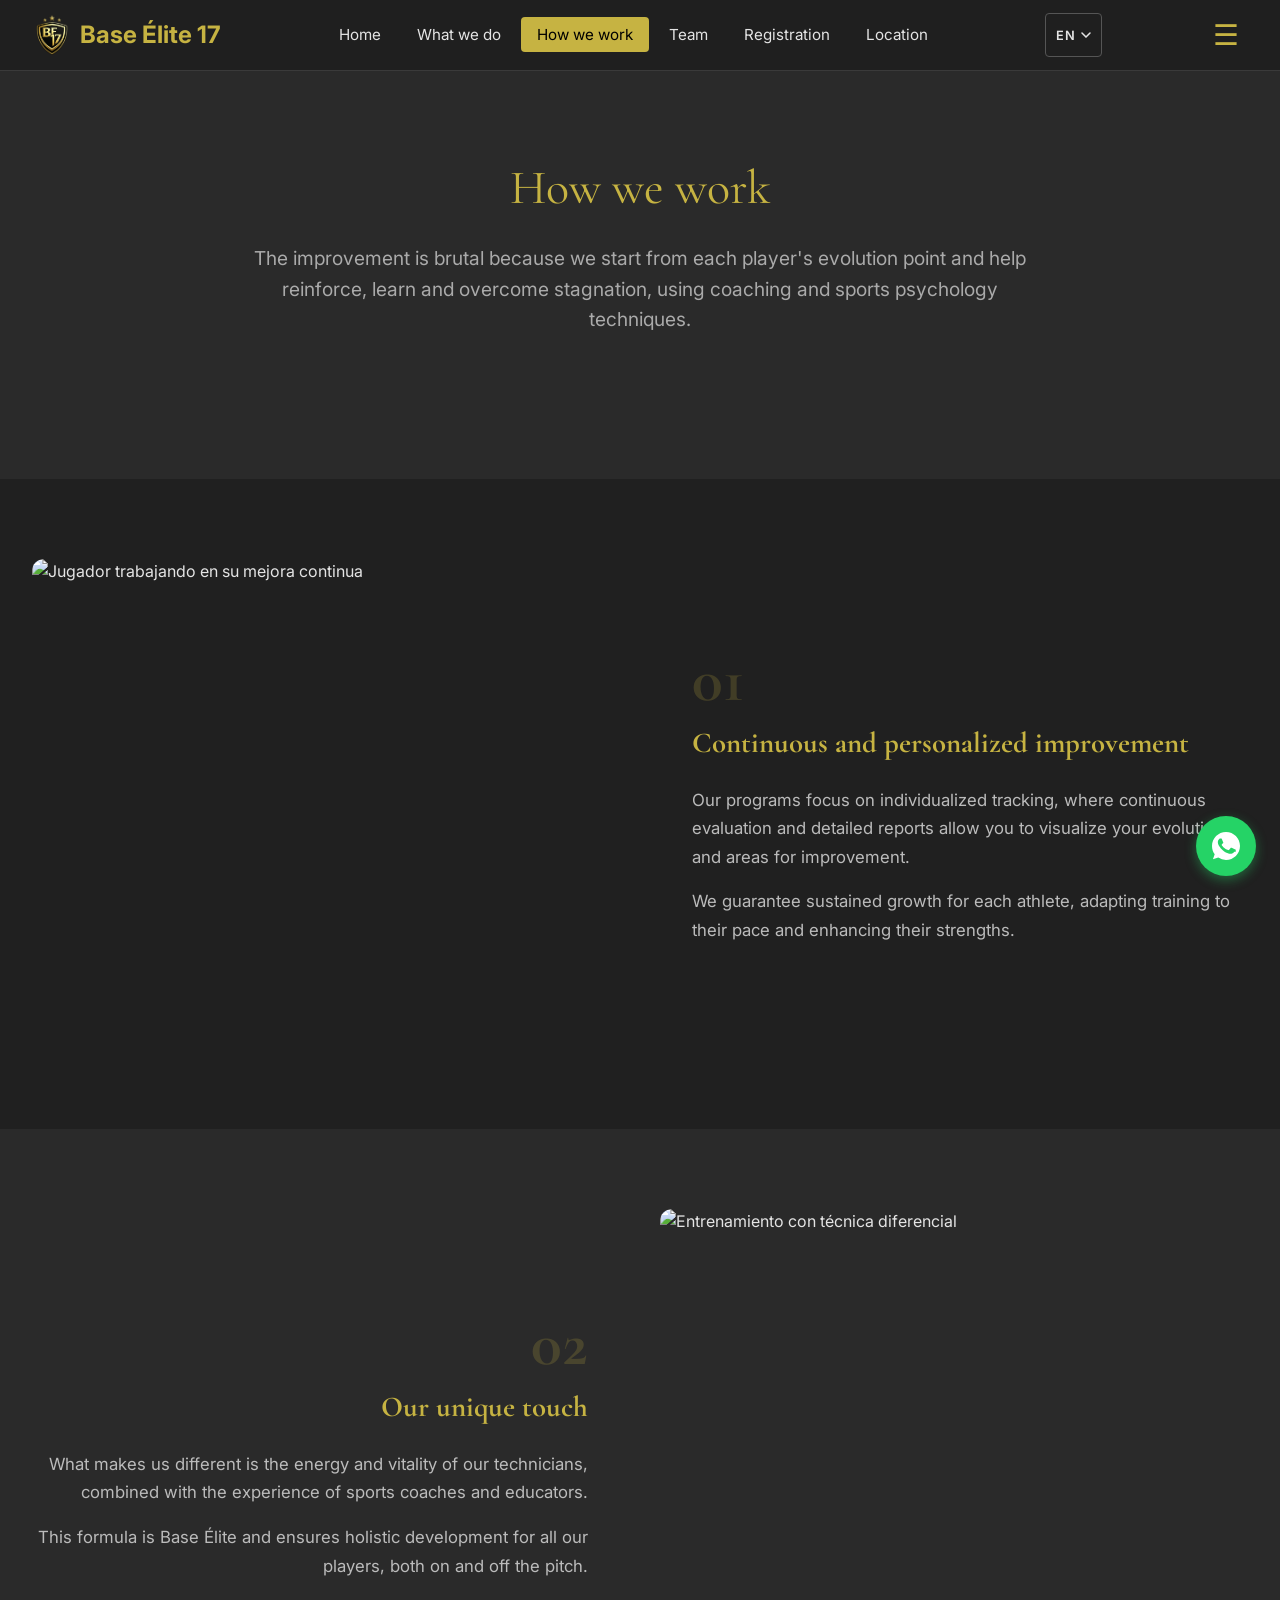
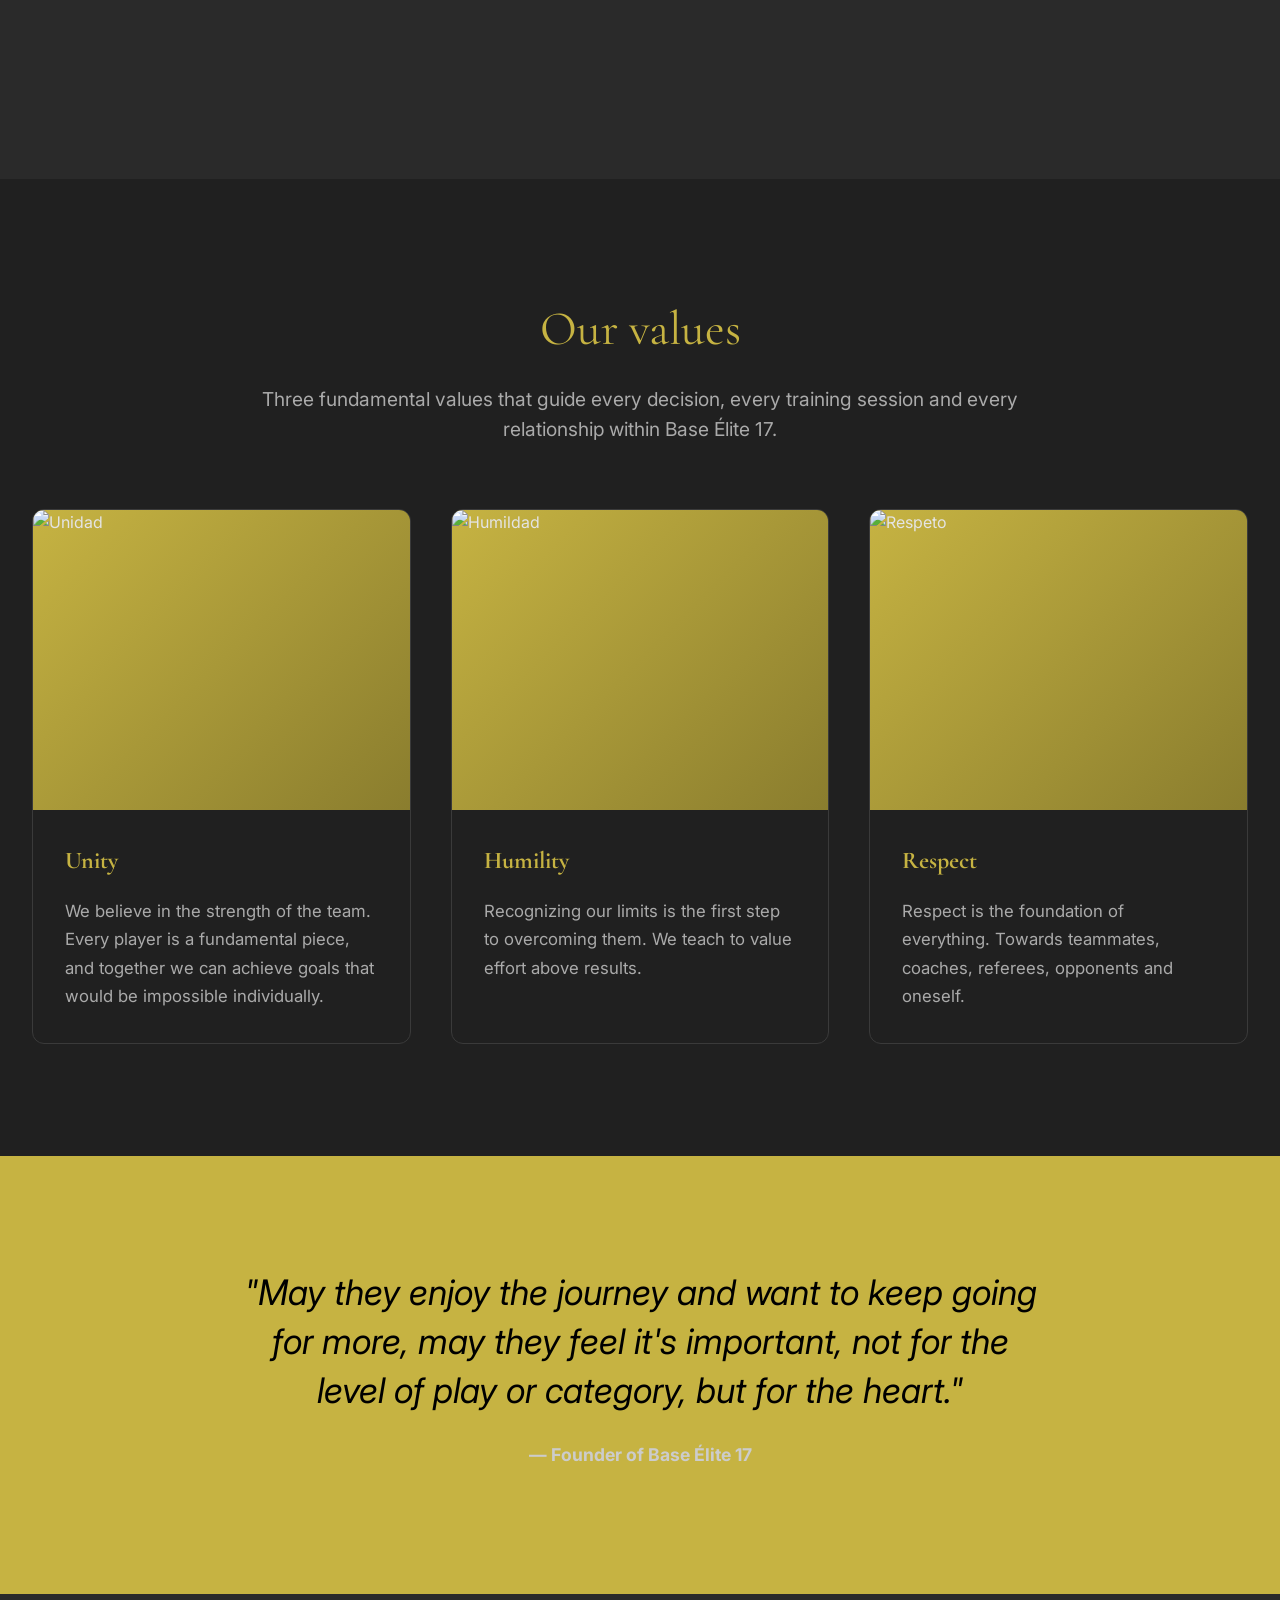
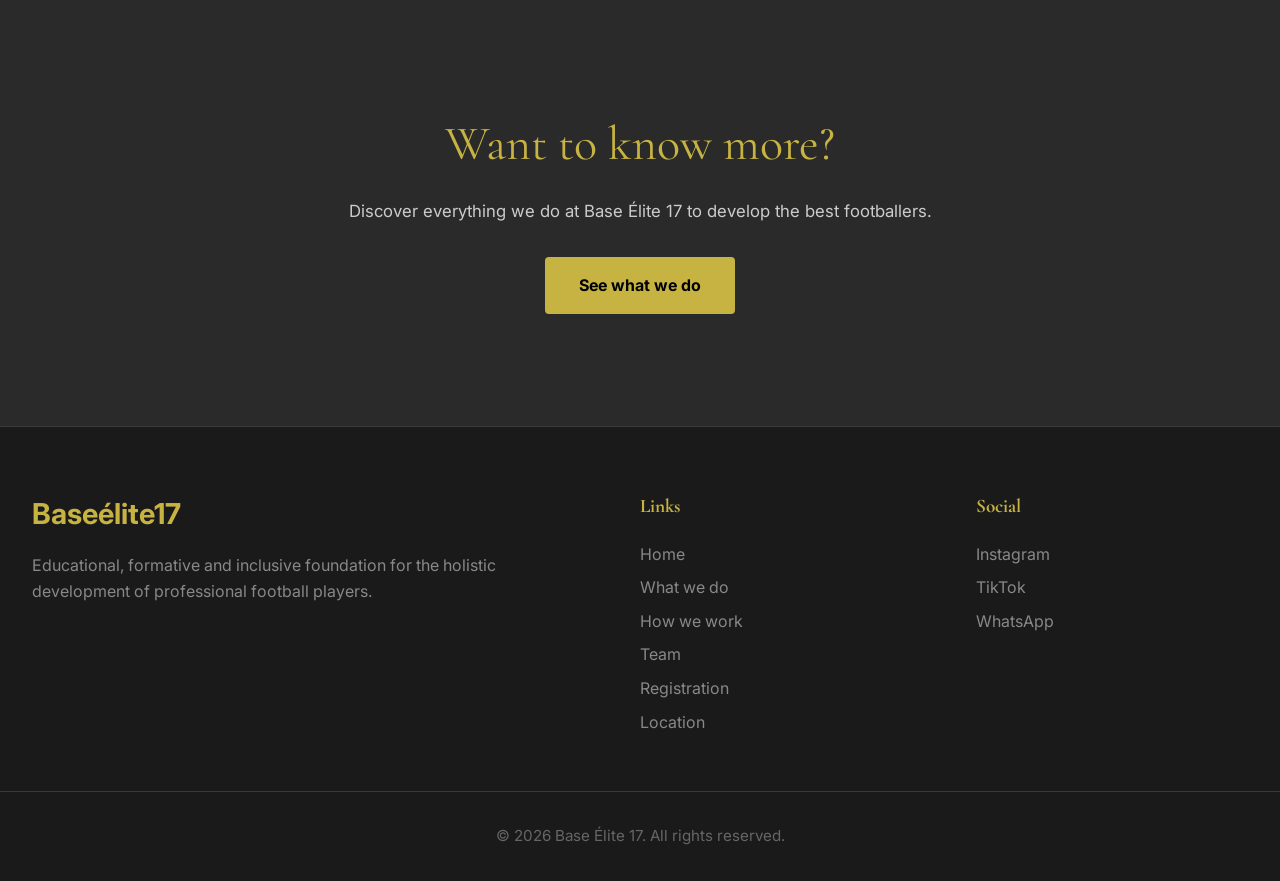
==== como-trabajamos.html @ 222c0dae "Restructure site: new nav, WhatsApp button, landing overhaul, Bellavista main sede - New nav: Inicio" ====
<!DOCTYPE html>
<html lang="es">
<head>
  <meta charset="UTF-8">
  <meta name="viewport" content="width=device-width, initial-scale=1.0">
  <title data-i18n="ct.page-title">Cómo trabajamos - Base Élite 17</title>
  <meta name="description" content="Descubre cómo trabajamos en Base Élite 17: metodología propia, coaching deportivo, mejora continua y desarrollo integral para jugadores de fútbol.">
  <meta name="keywords" content="metodología, coaching, mejora continua, fútbol, Base Élite 17, desarrollo integral">
  <meta name="author" content="Base Élite 17">
  <meta name="robots" content="index, follow">
  <link rel="canonical" href="https://www.baseelite17.com/como-trabajamos.html">
  <meta property="og:title" content="Cómo trabajamos - Base Élite 17">
  <meta property="og:description" content="Metodología propia, coaching deportivo y mejora continua para el desarrollo integral de cada jugador.">
  <meta property="og:url" content="https://www.baseelite17.com/como-trabajamos.html">
  <meta property="og:type" content="website">
  <meta property="og:locale" content="es_ES">
  <link rel="preconnect" href="https://fonts.googleapis.com">
  <link rel="preconnect" href="https://fonts.gstatic.com" crossorigin>
  <link href="https://fonts.googleapis.com/css2?family=Cormorant+Garamond:wght@400;500;600;700&family=Inter:wght@300;400;500;600;700&display=swap" rel="stylesheet">
  <link rel="icon" href="Logo.png" type="image/png">
  <link rel="stylesheet" href="index.css">
</head>
<body>

  <a href="#contenido" class="skip-link" data-i18n="skip">Saltar al contenido principal</a>

  <header>
    <div class="container header-flex">
      <a href="index.html" class="logo">
        <img src="Logo.png" alt="Base Élite 17" class="logo-img">
        <span>Base Élite 17</span>
      </a>
      <nav aria-label="Navegación principal">
        <ul>
          <li><a href="index.html" data-i18n="nav.inicio">Inicio</a></li>
          <li><a href="que-hacemos.html" data-i18n="nav.que-hacemos">Qué hacemos</a></li>
          <li><a href="como-trabajamos.html" class="activo" data-i18n="nav.como-trabajamos">Cómo trabajamos</a></li>
          <li><a href="equipo.html" data-i18n="nav.equipo">Equipo</a></li>
          <li><a href="inscripciones.html" data-i18n="nav.inscripciones">Inscripciones</a></li>
          <li><a href="ubicacion.html" data-i18n="nav.ubicacion">Ubicación</a></li>
        </ul>
      </nav>
      <div class="lang-selector" role="navigation" aria-label="Selector de idioma">
        <button class="lang-btn" aria-expanded="false" aria-haspopup="listbox">
          <span class="lang-current">ES</span>
          <svg class="lang-arrow" width="10" height="6" viewBox="0 0 10 6" fill="none"><path d="M1 1L5 5L9 1" stroke="currentColor" stroke-width="1.5" stroke-linecap="round"/></svg>
        </button>
        <ul class="lang-list" role="listbox">
          <li role="option" data-lang="es" class="lang-active">ES — Español</li>
          <li role="option" data-lang="ca">CA — Català</li>
          <li role="option" data-lang="en">EN — English</li>
        </ul>
      </div>
      <button class="menu-boton" aria-label="Abrir menú" aria-expanded="false">☰</button>
    </div>
  </header>

  <main id="contenido">

    <section class="pagina-header gris">
      <div class="container">
        <h1 class="seccion-titulo" data-i18n="ct.titulo">Cómo trabajamos</h1>
        <p class="seccion-subtitulo" data-i18n="ct.sub">La mejora es brutal porque partimos del punto de evolución en el que se encuentra cada jugador y ayudamos a reforzar, aprender y salir del estancamiento, utilizando técnicas de coaching y psicología deportiva.</p>
      </div>
    </section>

    <section class="resultado-full">
      <div class="container grid-2">
        <div class="resultado-full-img">
          <img src="imagenes/mejora.jpg" alt="Jugador trabajando en su mejora continua" loading="lazy" width="600" height="500">
        </div>
        <div class="resultado-full-texto">
          <span class="resultado-numero">01</span>
          <h3 data-i18n="ct.r1.titulo">Mejora continua y personalizada</h3>
          <p data-i18n="ct.r1.p1">Nuestros programas se centran en un seguimiento individualizado, donde la evaluación continua y los informes detallados te permiten visualizar tu evolución y los aspectos de mejora.</p>
          <p data-i18n="ct.r1.p2">Garantizamos un crecimiento sostenido para cada deportista, adaptando el entrenamiento a su ritmo y potenciando sus puntos fuertes.</p>
        </div>
      </div>
    </section>

    <section class="resultado-full resultado-full--inverso gris">
      <div class="container grid-2">
        <div class="resultado-full-img">
          <img src="imagenes/toque-unico.jpg" alt="Entrenamiento con técnica diferencial" loading="lazy" width="600" height="500">
        </div>
        <div class="resultado-full-texto">
          <span class="resultado-numero">02</span>
          <h3 data-i18n="ct.r2.titulo">Nuestro toque único</h3>
          <p data-i18n="ct.r2.p1">Lo que nos hace diferentes es la energía y vitalidad de nuestros técnicos, combinada con la experiencia de los coaches deportivos y educadores.</p>
          <p data-i18n="ct.r2.p2">Esta fórmula es Base Élite y asegura un desarrollo integral para todos nuestros jugadores y jugadoras, tanto en el campo como fuera de él.</p>
        </div>
      </div>
    </section>

    <section id="valores">
      <div class="container">
        <h2 class="seccion-titulo" data-i18n="ct.val.titulo">Nuestros valores</h2>
        <p class="seccion-subtitulo" data-i18n="ct.val.sub">Tres valores fundamentales que guían cada decisión, cada entrenamiento y cada relación dentro de Base Élite 17.</p>

        <div class="servicios-grid">
          <div class="servicio-card">
            <div class="servicio-imagen">
              <img src="imagenes/3D2.jpg" alt="Unidad" loading="lazy" width="400" height="300">
            </div>
            <div class="servicio-info">
              <h3 data-i18n="ct.val.unidad.titulo">Unidad</h3>
              <p data-i18n="ct.val.unidad.desc">Creemos en la fuerza del equipo. Cada jugador es una pieza fundamental, y juntos somos capaces de alcanzar metas que individualmente serían imposibles.</p>
            </div>
          </div>

          <div class="servicio-card">
            <div class="servicio-imagen">
              <img src="imagenes/3D3.jpg" alt="Humildad" loading="lazy" width="400" height="300">
            </div>
            <div class="servicio-info">
              <h3 data-i18n="ct.val.humildad.titulo">Humildad</h3>
              <p data-i18n="ct.val.humildad.desc">Reconocer nuestros límites es el primer paso para superarlos. Enseñamos a valorar el esfuerzo por encima del resultado.</p>
            </div>
          </div>

          <div class="servicio-card">
            <div class="servicio-imagen">
              <img src="imagenes/Respeto.jpg" alt="Respeto" loading="lazy" width="400" height="300">
            </div>
            <div class="servicio-info">
              <h3 data-i18n="ct.val.respeto.titulo">Respeto</h3>
              <p data-i18n="ct.val.respeto.desc">El respeto es la base de todo. Hacia los compañeros, los entrenadores, los árbitros, los rivales y uno mismo.</p>
            </div>
          </div>
        </div>
      </div>
    </section>

    <section class="dorado">
      <div class="container">
        <div class="torneos-inscripcion">
          <blockquote data-i18n="ct.quote.texto">&ldquo;Que disfruten del camino y que tengan ganas de seguir por más, que lo sientan importante, no por el nivel de juego o categoría sino por el corazón.&rdquo;</blockquote>
          <p class="autor" data-i18n="ct.quote.autor">&mdash; Fundador de Base Élite 17</p>
        </div>
      </div>
    </section>

    <section class="gris">
      <div class="container" style="text-align:center;">
        <h2 class="seccion-titulo" data-i18n="ct.cta.titulo">¿Quieres saber más?</h2>
        <p data-i18n="ct.cta.desc" style="max-width:600px;margin:0 auto 2rem;">Descubre todo lo que hacemos en Base Élite 17 para formar a los mejores futbolistas.</p>
        <a href="que-hacemos.html" class="boton boton-dorado" data-i18n="ct.cta.btn">Ver qué hacemos</a>
      </div>
    </section>

  </main>

  <footer>
    <div class="container footer-flex">
      <div>
        <span class="logo">Baseélite17</span>
        <p data-i18n="footer.desc">Base educativa, formativa e inclusiva para el desarrollo integral de jugadores y jugadoras de fútbol profesional.</p>
      </div>
      <div>
        <h4 data-i18n="footer.enlaces">Enlaces</h4>
        <ul>
          <li><a href="index.html" data-i18n="nav.inicio">Inicio</a></li>
          <li><a href="que-hacemos.html" data-i18n="nav.que-hacemos">Qué hacemos</a></li>
          <li><a href="como-trabajamos.html" data-i18n="nav.como-trabajamos">Cómo trabajamos</a></li>
          <li><a href="equipo.html" data-i18n="nav.equipo">Equipo</a></li>
          <li><a href="inscripciones.html" data-i18n="nav.inscripciones">Inscripciones</a></li>
          <li><a href="ubicacion.html" data-i18n="nav.ubicacion">Ubicación</a></li>
        </ul>
      </div>
      <div>
        <h4 data-i18n="footer.redes">Redes</h4>
        <ul>
          <li><a href="https://instagram.com/baseelite17" rel="noopener">Instagram</a></li>
          <li><a href="https://tiktok.com/@baseelite17" rel="noopener">TikTok</a></li>
          <li><a href="https://api.whatsapp.com/send?phone=637333505" rel="noopener">WhatsApp</a></li>
        </ul>
      </div>
    </div>
    <div class="footer-bottom">
      <p data-i18n="footer.copyright">&copy; 2026 Base Élite 17. Todos los derechos reservados.</p>
    </div>
  </footer>

  <a href="https://api.whatsapp.com/send?phone=637333505" class="whatsapp-float" target="_blank" rel="noopener" aria-label="Contactar por WhatsApp">
    <svg viewBox="0 0 32 32" width="28" height="28" fill="#fff"><path d="M16.004 0h-.008C7.174 0 0 7.176 0 16c0 3.5 1.132 6.744 3.054 9.374L1.054 31.25l6.118-1.97A15.907 15.907 0 0016.004 32C24.826 32 32 24.822 32 16S24.826 0 16.004 0zm9.31 22.59c-.39 1.09-1.932 2.006-3.164 2.27-.84.18-1.936.324-5.626-1.206-4.726-1.956-7.766-6.77-7.996-7.08-.224-.31-1.86-2.476-1.86-4.724s1.18-3.354 1.6-3.82c.39-.466.92-.62 1.226-.62.3 0 .596.002.856.016.274.012.64-.104.996.762.39.948 1.33 3.24 1.446 3.472.116.232.194.504.038.814-.156.31-.292.5-.584.77-.292.27-.576.534-.866.856-.264.292-.54.604-.228.954.312.35 1.384 1.986 2.97 3.216 2.038 1.584 3.62 2.126 4.284 2.354.664.228.842.114 1.152-.256.31-.37 1.324-1.542 1.678-2.076.35-.534.702-.444 1.188-.266.49.18 3.12 1.468 3.656 1.734.536.266.894.398 1.024.62.13.224.13 1.29-.26 2.38z"/></svg>
  </a>

  <script src="i18n.js"></script>
  <script src="script.js"></script>

</body>
</html>
---- index.css ----
﻿
*,
*::before,
*::after {
  margin: 0;
  padding: 0;
  box-sizing: border-box;
}

html {
  scroll-behavior: smooth;
  overflow-x: hidden;
}

/* ===== TIPOGRAFÍA ===== */
body {
  font-family: 'Inter', 'Segoe UI', Arial, sans-serif;
  background-color: #202020;
  color: #e4e4e4;
  line-height: 1.6;
  overflow-x: hidden;
}

h1, h2, h3, h4, h5, h6,
.hero h1,
.seccion-titulo,
.servicio-info h3,
.card-3d-body h3,
.torneo-card h3,
.modal-contenido h2,
.resultado-titulo,
.staff-info h3 {
  font-family: 'Cormorant Garamond', 'Georgia', serif;
}

.skip-link {
  position: absolute;
  top: -100%;
  left: 1rem;
  z-index: 9999;
  background: #c6b342;
  color: #000;
  padding: 0.75rem 1.5rem;
  border-radius: 0 0 0.5rem 0.5rem;
  font-weight: 700;
  font-size: 1rem;
  text-decoration: none;
  transition: top 0.2s;
}

.skip-link:focus {
  top: 0;
}

/* ===== FOCUS VISIBLE ===== */
:focus-visible {
  outline: 2px solid #c6b342;
  outline-offset: 2px;
}

a {
  color: #c6b342;
  text-decoration: none;
}

a:hover {
  color: #d4c45a;
}

.container {
  max-width: 1400px;
  margin: 0 auto;
  padding: 0 2rem;
  width: 100%;
}

header {
  position: fixed;
  top: 0;
  left: 0;
  width: 100%;
  background: rgba(32, 32, 32, 0.95);
  backdrop-filter: blur(8px);
  border-bottom: 1px solid #3a3a3a;
  z-index: 1000;
}

.header-flex {
  display: flex;
  align-items: center;
  justify-content: space-between;
  height: 70px;
}

.logo {
  display: flex;
  align-items: center;
  gap: 0.5rem;
  color: #c6b342;
  font-size: 1.5rem;
  font-weight: 700;
}

.logo-img {
  height: 40px;
  width: auto;
}

.hero-logo {
  display: block;
  height: 120px;
  width: auto;
  margin: 0 auto 1.5rem;
}

nav ul {
  display: flex;
  list-style: none;
  gap: 0.25rem;
}

nav a {
  padding: 0.5rem 1rem;
  border-radius: 0.25rem;
  font-size: 0.95rem;
  color: #e4e4e4;
  transition: background 0.2s, color 0.2s;
}

nav a:hover,
nav a.activo {
  background: #c6b342;
  color: #000;
}

.menu-boton {
  display: none;
  background: none;
  border: none;
  color: #c6b342;
  font-size: 1.8rem;
  cursor: pointer;
  line-height: 1;
}

.hero {
  height: 100vh;
  height: 100dvh;
  display: flex;
  align-items: center;
  justify-content: center;
  margin-top: 70px;
  background: linear-gradient(rgba(0, 0, 0, 0.7), rgba(0, 0, 0, 0.7)),
              url('https://primary.jwwb.nl/public/v/e/k/temp-rqjnchqaqxjoqqjsdeep/unnamed-standard.webp');
  background-size: cover;
  background-position: center;
}

.hero-contenido {
  text-align: center;
  max-width: 900px;
  padding: 3rem 2rem;
  display: flex;
  flex-direction: column;
}

.hero h1 {
  font-size: 3.5rem;
  font-weight: 700;
  color: #c6b342;
  margin-bottom: 0.5rem;
  line-height: 1.15;
}

.hero p {
  font-size: 1.3rem;
  color: #e4e4e4;
  margin-bottom: 2.5rem;
  opacity: 0.9;
}

.hero .hero-subtitulo {
  font-size: 1.3rem;
  color: #d4c45a;
  margin-bottom: 1rem;
  font-weight: 300;
  letter-spacing: 1px;
}

.hero-descripcion {
  font-size: 1.05rem;
  color: #ccc;
  margin-bottom: 2.5rem;
  max-width: 750px;
  margin-left: auto;
  margin-right: auto;
  line-height: 1.6;
}

.hero div {
  display: flex;
  gap: 1rem;
  justify-content: center;
  flex-wrap: wrap;
}

.boton {
  display: inline-block;
  padding: 0.85rem 2rem;
  border-radius: 0.25rem;
  font-size: 1rem;
  font-weight: 700;
  cursor: pointer;
  border: 2px solid transparent;
  font-family: inherit;
  transition: background 0.2s, color 0.2s, border-color 0.2s;
}

.boton-dorado {
  background: #c6b342;
  color: #000;
  border-color: #c6b342;
}

.boton-dorado:hover {
  background: #d4c45a;
  border-color: #d4c45a;
  color: #000;
}

.boton-borde {
  background: transparent;
  color: #c6b342;
  border-color: #c6b342;
}

.boton-borde:hover {
  background: #c6b342;
  color: #000;
}

section {
  padding: 7rem 0;
  overflow: hidden;
}

.gris {
  background-color: #2a2a2a;
}

.dorado {
  background-color: #c6b342;
  color: #000;
}

main {
  scroll-margin-top: 70px;
}

.seccion-titulo {
  font-size: 3rem;
  font-weight: 400;
  color: #c6b342;
  text-align: center;
  margin-bottom: 1rem;
}

.dorado .seccion-titulo {
  color: #000;
}

.seccion-subtitulo {
  text-align: center;
  max-width: 800px;
  margin: 0 auto 4rem;
  color: #aaa;
  font-size: 1.2rem;
}

.grid-3 {
  display: grid;
  grid-template-columns: repeat(3, 1fr);
  gap: 2.5rem;
  margin-top: 2rem;
}

.grid-2 {
  display: grid;
  grid-template-columns: repeat(2, 1fr);
  gap: 2.5rem;
  align-items: center;
}

.tarjeta {
  background: #202020;
  border: 1px solid #3a3a3a;
  border-radius: 0.75rem;
  padding: 2.5rem;
  text-align: center;
}

.tarjeta h3 {
  color: #c6b342;
  font-size: 1.4rem;
  margin-bottom: 1rem;
}

.tarjeta p {
  color: #aaa;
  font-size: 1rem;
}

section h3 {
  color: #c6b342;
  font-size: 1.5rem;
  margin-bottom: 1rem;
}

section p {
  color: #ccc;
  margin-bottom: 1rem;
  font-size: 1.05rem;
}

blockquote {
  font-size: 2.2rem;
  font-style: italic;
  text-align: center;
  max-width: 900px;
  margin: 0 auto;
  line-height: 1.4;
}

.autor {
  text-align: center;
  margin-top: 1.5rem;
  font-weight: 700;
  font-size: 1.15rem;
}

.servicios-grid {
  display: grid;
  grid-template-columns: repeat(3, 1fr);
  gap: 2.5rem;
}

.servicio-card {
  background: #202020;
  border: 1px solid #3a3a3a;
  border-radius: 0.75rem;
  overflow: hidden;
  cursor: pointer;
  transition: transform 0.3s, box-shadow 0.3s, border-color 0.3s;
}

.servicio-card:hover,
.servicio-card:focus-visible {
  transform: translateY(-6px);
  box-shadow: 0 8px 25px rgba(198, 179, 66, 0.15);
  border-color: #c6b342;
}

.servicio-imagen {
  width: 100%;
  height: 300px;
  overflow: hidden;
  background: linear-gradient(135deg, #c6b342, #8a7d2e);
}

.servicio-imagen img {
  width: 100%;
  height: 100%;
  object-fit: cover;
  transition: transform 0.4s;
  display: block;
}

.servicio-card:hover .servicio-imagen img {
  transform: scale(1.05);
}

.servicio-info {
  padding: 2rem;
}

.servicio-info h3 {
  color: #c6b342;
  font-size: 1.5rem;
  margin-bottom: 1rem;
}

.servicio-info p {
  color: #aaa;
  font-size: 1.05rem;
  margin-bottom: 0;
  line-height: 1.7;
}

.servicio-enlace {
  display: inline-block;
  margin-top: 1.25rem;
  color: #c6b342;
  font-weight: 700;
  font-size: 1rem;
  letter-spacing: 0.5px;
}

.servicio-card:hover .servicio-enlace {
  text-decoration: underline;
}

.resultado-full {
  padding: 5rem 0;
}

.resultado-full--inverso .grid-2 {
  direction: rtl;
}

.resultado-full--inverso .grid-2 > * {
  direction: ltr;
}

.resultado-full-img {
  border-radius: 0.75rem;
  overflow: hidden;
}

.resultado-full-img img {
  width: 100%;
  height: 100%;
  min-height: 350px;
  object-fit: cover;
  display: block;
}

.resultado-full-texto {
  display: flex;
  flex-direction: column;
  justify-content: center;
  padding: 1rem 0 1rem 2rem;
}

.resultado-full--inverso .resultado-full-texto {
  padding: 1rem 2rem 1rem 0;
  text-align: right;
}

.resultado-numero {
  font-family: 'Cormorant Garamond', serif;
  font-size: 4rem;
  font-weight: 700;
  color: rgba(198, 179, 66, 0.2);
  line-height: 1;
  margin-bottom: 0.5rem;
}

.resultado-full-texto h3 {
  color: #c6b342;
  font-size: 1.8rem;
  margin-bottom: 1.25rem;
}

.resultado-full-texto p {
  color: #bbb;
  font-size: 1.05rem;
  line-height: 1.7;
  margin-bottom: 1rem;
}

.torneos-grid {
  display: grid;
  grid-template-columns: repeat(2, 1fr);
  gap: 2rem;
  margin-bottom: 0;
}

.torneo-card {
  background: #202020;
  border: 1px solid #3a3a3a;
  border-radius: 0.75rem;
  overflow: hidden;
  transition: border-color 0.3s, transform 0.3s;
  display: flex;
  flex-direction: column;
}

.torneo-card:hover {
  border-color: #c6b342;
  transform: translateY(-4px);
}

.torneo-img {
  width: 100%;
  height: 280px;
  object-fit: cover;
  object-position: center;
  display: block;
  flex-shrink: 0;
}

.torneo-card h3 {
  color: #c6b342;
  font-size: 1.3rem;
  margin: 1.25rem 1.25rem 0.75rem;
}

.torneo-card p {
  color: #aaa;
  font-size: 0.95rem;
  line-height: 1.6;
  margin: 0 1.25rem 0.5rem;
  flex: 1;
}

.insc-btn {
  margin: 0 1.25rem 1.25rem;
  text-align: center;
  display: block;
}

.torneos-inclusion-section {
  padding: 5rem 0;
  background: #1a1a1a;
}

.torneos-inclusion {
  display: grid;
  grid-template-columns: 1fr 1.5fr;
  gap: 3rem;
  align-items: start;
}

.inclusion-img {
  width: 100%;
  height: 100%;
  min-height: 350px;
  object-fit: cover;
  border-radius: 0.75rem;
  display: block;
}

.torneos-inclusion h3 {
  color: #c6b342;
  font-size: 1.8rem;
  margin-bottom: 1rem;
}

.torneos-inclusion h4 {
  color: #d4c45a;
  font-size: 1.15rem;
  margin: 1.75rem 0 0.75rem;
}

.torneos-inclusion p {
  color: #ccc;
  font-size: 1.05rem;
  line-height: 1.7;
  margin-bottom: 1rem;
}

.experiencia-img {
  width: 100%;
  height: 300px;
  object-fit: cover;
  object-position: center;
  border-radius: 0.75rem;
  margin: 1rem 0;
  display: block;
}

.torneos-inscripcion {
  text-align: center;
  max-width: 800px;
  margin: 0 auto;
}

.torneos-inscripcion p {
  font-size: 1.1rem;
  line-height: 1.7;
  margin-bottom: 0.75rem;
}

.pagina-header {
  margin-top: 70px;
  padding: 5rem 0;
}

.sobre-historia,
.sobre-filosofia {
  padding: 6rem 0;
}

.sobre-historia-texto,
.sobre-filosofia-texto {
  padding-right: 1rem;
}

.sobre-historia-texto h2,
.sobre-filosofia-texto h2 {
  font-size: 2rem;
  color: #c6b342;
  margin-bottom: 1.5rem;
}

.sobre-historia-imagen img,
.sobre-filosofia-imagen img {
  width: 100%;
  height: auto;
  border-radius: 0.75rem;
  object-fit: cover;
}

.sobre-pilares,
.sobre-valores {
  padding: 6rem 0;
}

.sobre-quote {
  padding: 5rem 0;
}

/* ===== STAFF ===== */
.staff-destacado {
  padding: 4rem 0 2rem;
}

.staff-card-destacado {
  display: flex;
  gap: 3rem;
  align-items: center;
  justify-content: center;
  max-width: 700px;
  margin: 0 auto;
  padding: 2.5rem;
  background: #2a2a2a;
  border: 2px solid #c6b342;
  border-radius: 0.75rem;
}

.staff-foto-grande {
  width: 180px;
  height: 180px;
  flex-shrink: 0;
}

.staff-grid-section {
  padding: 2rem 0 6rem;
}

.staff-grid {
  display: grid;
  grid-template-columns: repeat(2, 1fr);
  gap: 2.5rem;
}

.staff-card {
  display: flex;
  gap: 2rem;
  background: #2a2a2a;
  border: 1px solid #3a3a3a;
  border-radius: 0.75rem;
  padding: 2rem;
  transition: border-color 0.3s, transform 0.3s;
}

.staff-card:hover {
  border-color: #c6b342;
  transform: translateY(-4px);
}

.staff-foto {
  flex-shrink: 0;
  width: 140px;
  height: 140px;
  border-radius: 50%;
  overflow: hidden;
  border: 2px solid #c6b342;
  background: linear-gradient(135deg, #c6b342, #8a7d2e);
}

.staff-foto img {
  width: 100%;
  height: 100%;
  object-fit: cover;
  display: block;
}

.staff-info h3 {
  color: #c6b342;
  font-size: 1.4rem;
  margin-bottom: 0.25rem;
}

.staff-cargo {
  display: inline-block;
  color: #d4c45a;
  font-size: 0.9rem;
  font-weight: 500;
  margin-bottom: 0.75rem;
  letter-spacing: 0.5px;
}

.staff-info p {
  color: #bbb;
  font-size: 0.95rem;
  line-height: 1.6;
  margin-bottom: 0.75rem;
}

.staff-tags {
  display: flex;
  flex-wrap: wrap;
  gap: 0.5rem;
  margin-top: 0.5rem;
}

.staff-tags span {
  background: rgba(198, 179, 66, 0.15);
  color: #c6b342;
  padding: 0.25rem 0.75rem;
  border-radius: 1rem;
  font-size: 0.8rem;
  font-weight: 500;
}

#saber {
  min-height: 100vh;
  display: flex;
  align-items: center;
  padding: 4rem 0;
}

.carousel-3d-wrapper {
  position: relative;
  display: flex;
  align-items: center;
  justify-content: center;
  width: 100%;
  overflow: hidden;
  touch-action: pan-y;
}

.carousel-3d-container {
  width: 100%;
  height: 580px;
  perspective: 900px;
  position: relative;
  display: flex;
  align-items: center;
  justify-content: center;
}

.card-3d {
  position: absolute;
  width: 400px;
  height: 540px;
  background: #202020;
  border: 1px solid #3a3a3a;
  border-radius: 0.75rem;
  overflow: hidden;
  box-shadow: 0 12px 40px rgba(0, 0, 0, 0.7);
  will-change: transform;
  backface-visibility: hidden;
  cursor: pointer;
}

.card-3d-img {
  width: 100%;
  height: 270px;
  overflow: hidden;
  background: linear-gradient(135deg, #c6b342, #8a7d2e);
}

.card-3d-img img {
  width: 100%;
  height: 100%;
  object-fit: cover;
  display: block;
}

.card-3d-body {
  padding: 1.75rem;
  height: 270px;
  display: flex;
  flex-direction: column;
  justify-content: center;
}

.card-3d-body h3 {
  color: #c6b342;
  font-size: 1.5rem;
  margin-bottom: 0.75rem;
}

.card-3d-body p {
  color: #aaa;
  font-size: 1rem;
  margin-bottom: 0;
  line-height: 1.6;
}

.btn-3d-prev,
.btn-3d-next {
  flex-shrink: 0;
  width: 56px;
  height: 56px;
  border-radius: 50%;
  border: 2px solid #c6b342;
  background: #202020;
  color: #c6b342;
  font-size: 1.5rem;
  cursor: pointer;
  display: flex;
  align-items: center;
  justify-content: center;
  transition: background 0.3s, color 0.3s, transform 0.3s;
  position: absolute;
  z-index: 20;
}

.btn-3d-prev {
  left: 10px;
}

.btn-3d-next {
  right: 10px;
}

.btn-3d-prev:hover,
.btn-3d-next:hover {
  background: #c6b342;
  color: #000;
  transform: scale(1.1);
}

.modal-overlay {
  display: none;
  position: fixed;
  top: 0;
  left: 0;
  width: 100%;
  height: 100%;
  background: rgba(0, 0, 0, 0.85);
  background-size: cover;
  background-position: center;
  z-index: 2000;
  justify-content: center;
  align-items: center;
  padding: 2rem;
}

.modal-overlay.activo {
  display: flex;
}

.modal-contenido {
  background: rgba(20, 20, 20, 0.92);
  backdrop-filter: blur(4px);
  border: 1px solid #c6b342;
  border-radius: 1rem;
  padding: 3rem;
  max-width: 700px;
  width: 100%;
  max-height: 90vh;
  overflow-y: auto;
  position: relative;
  animation: modal-aparecer 0.3s ease;
  margin: auto;
}

@keyframes modal-aparecer {
  from {
    opacity: 0;
    transform: scale(0.95) translateY(15px);
  }
  to {
    opacity: 1;
    transform: scale(1) translateY(0);
  }
}

.modal-contenido h2 {
  color: #c6b342;
  font-size: 2.2rem;
  margin-bottom: 1.5rem;
  text-align: center;
}

.modal-contenido p {
  color: #ccc;
  margin-bottom: 1.25rem;
  line-height: 1.7;
  font-size: 1.05rem;
}

.modal-contenido ul {
  list-style: none;
  padding: 0;
  margin: 0 0 2rem;
}

.modal-contenido li {
  color: #ccc;
  padding: 0.6rem 0 0.6rem 1.5rem;
  position: relative;
  font-size: 1.05rem;
}

.modal-contenido li::before {
  content: "\2014";
  color: #c6b342;
  position: absolute;
  left: 0;
}

.modal-contenido a {
  color: #c6b342;
  font-weight: 700;
}

.modal-cerrar {
  position: absolute;
  top: 1.25rem;
  right: 1.5rem;
  background: none;
  border: none;
  color: #888;
  font-size: 2rem;
  cursor: pointer;
  line-height: 1;
  transition: color 0.3s;
}

.modal-cerrar:hover,
.modal-cerrar:focus-visible {
  color: #c6b342;
}

/* ===== CONTACTO ===== */
.contacto-bloque {
  background: #2a2a2a;
  border: 1px solid #3a3a3a;
  border-radius: 0.75rem;
  padding: 2rem;
}

.contacto-bloque h3 {
  color: #c6b342;
  margin-bottom: 1rem;
  font-size: 1.3rem;
}

.contacto-bloque p {
  color: #ccc;
  margin-bottom: 0.5rem;
  font-size: 1rem;
}

footer {
  background: #1a1a1a;
  border-top: 1px solid #3a3a3a;
  padding-top: 4rem;
}

.footer-flex {
  display: grid;
  grid-template-columns: 2fr 1fr 1fr;
  gap: 4rem;
  padding-bottom: 3rem;
}

footer .logo {
  font-size: 1.8rem;
  color: #c6b342;
  font-weight: 700;
  display: block;
  margin-bottom: 1rem;
}

footer p {
  color: #888;
  font-size: 1rem;
}

footer h4 {
  color: #c6b342;
  font-size: 1.2rem;
  margin-bottom: 1.25rem;
}

footer ul {
  list-style: none;
}

footer li {
  margin-bottom: 0.5rem;
}

footer a {
  color: #888;
  font-size: 1rem;
  transition: color 0.2s;
}

footer a:hover {
  color: #c6b342;
}

.footer-bottom {
  border-top: 1px solid #3a3a3a;
  padding: 2rem 0;
  text-align: center;
}

.footer-bottom p {
  color: #666;
  font-size: 0.95rem;
}

/* ===== LANGUAGE SELECTOR ===== */
.lang-selector {
  position: relative;
}

.lang-btn {
  display: flex;
  align-items: center;
  gap: 0.35rem;
  background: none;
  border: 1px solid #555;
  color: #e4e4e4;
  padding: 0.3rem 0.65rem;
  border-radius: 0.25rem;
  font-size: 0.8rem;
  font-weight: 600;
  font-family: inherit;
  cursor: pointer;
  transition: border-color 0.2s, color 0.2s;
  letter-spacing: 0.5px;
}

.lang-btn:hover,
.lang-btn[aria-expanded="true"] {
  border-color: #c6b342;
  color: #c6b342;
}

.lang-arrow {
  transition: transform 0.2s;
}

.lang-btn[aria-expanded="true"] .lang-arrow {
  transform: rotate(180deg);
}

.lang-list {
  display: none;
  position: absolute;
  top: calc(100% + 6px);
  right: 0;
  background: #2a2a2a;
  border: 1px solid #3a3a3a;
  border-radius: 0.5rem;
  padding: 0.35rem 0;
  min-width: 160px;
  z-index: 100;
  box-shadow: 0 8px 24px rgba(0, 0, 0, 0.5);
  list-style: none;
}

.lang-list.abierto {
  display: block;
}

.lang-list li {
  padding: 0.5rem 1rem;
  font-size: 0.85rem;
  color: #aaa;
  cursor: pointer;
  transition: background 0.15s, color 0.15s;
}

.lang-list li:hover {
  background: rgba(198, 179, 66, 0.1);
  color: #e4e4e4;
}

.lang-list li.lang-active {
  color: #c6b342;
  font-weight: 600;
}

/* ===== RESPONSIVE ===== */
@media (max-width: 960px) {
  .hero h1 { font-size: 2.8rem; }
  .seccion-titulo { font-size: 2.2rem; }
  .seccion-subtitulo { font-size: 1.1rem; }
  .grid-2 { grid-template-columns: 1fr; }
  .resultado-full--inverso .grid-2 { direction: ltr; }
  .resultado-full-texto { padding: 2rem 0 0; }
  .resultado-full--inverso .resultado-full-texto { padding: 2rem 0 0; text-align: left; }
  .resultado-full-img img { min-height: 250px; }
  .grid-3 { grid-template-columns: 1fr; }
  .servicios-grid { grid-template-columns: 1fr; }
  .servicio-imagen { height: 250px; }
  .torneos-grid { grid-template-columns: 1fr; }
  .torneos-inclusion { grid-template-columns: 1fr; }
  .resultado-img { height: 200px; }
  .pagina-header { padding: 3rem 0; }
  #saber { padding: 3rem 0; }
  .seccion-subtitulo { margin-bottom: 3rem; }
  .card-3d { width: 330px; height: 440px; }
  .card-3d-img { height: 220px; }
  .card-3d-body { height: 220px; padding: 1.25rem; }
  .card-3d-body h3 { font-size: 1.3rem; }
  .carousel-3d-container { height: 480px; }
  .footer-flex { grid-template-columns: 1fr; gap: 2rem; }
  blockquote { font-size: 1.5rem; }
  .staff-grid { grid-template-columns: 1fr; }
  .staff-card { flex-direction: column; align-items: center; text-align: center; }
  .staff-foto { width: 120px; height: 120px; }
  .staff-tags { justify-content: center; }

  nav ul {
    display: none;
    flex-direction: column;
    position: absolute;
    top: 70px;
    left: 0;
    width: 100%;
    background: #202020;
    border-bottom: 1px solid #3a3a3a;
    padding: 1rem;
    gap: 0.5rem;
  }

  nav.abierto ul { display: flex; }
  nav a { display: block; text-align: center; }
  .menu-boton { display: block; }
}

@media (max-width: 600px) {
  .modal-contenido { padding: 1.5rem; }
  .modal-contenido h2 { font-size: 1.6rem; }
  #saber { padding: 2rem 0; min-height: auto; }
  .seccion-subtitulo { margin-bottom: 2.5rem; }
  .card-3d { width: 280px; height: 370px; }
  .card-3d-img { height: 185px; }
  .card-3d-body { height: 185px; padding: 1rem; }
  .card-3d-body h3 { font-size: 1.2rem; }
  .card-3d-body p { font-size: 0.9rem; }
  .carousel-3d-container { height: 400px; }
  .btn-3d-prev, .btn-3d-next { width: 44px; height: 44px; font-size: 1.2rem; }
  .btn-3d-prev { left: 4px; }
  .btn-3d-next { right: 4px; }
  .torneo-img { height: 200px; }
  .torneos-inscripcion { padding: 2rem 1.5rem; }
  .torneos-inscripcion h3 { font-size: 1.4rem; }
  .inclusion-img { height: 220px; }
  blockquote { font-size: 1.3rem; }
  .servicio-imagen { height: 220px; }
}

@media (max-width: 480px) {
  .hero h1 { font-size: 2rem; }
  .hero p { font-size: 1.1rem; }
  .hero-logo { height: 100px; }
  .hero div { flex-direction: column; align-items: center; }
  .boton { width: 100%; max-width: 300px; text-align: center; }
  section { padding: 4rem 0; }
  #saber { padding: 1.5rem 0; min-height: auto; }
  .seccion-titulo { font-size: 1.8rem; }
  .seccion-subtitulo { font-size: 1rem; margin-bottom: 2rem; }
  .card-3d { width: 240px; height: 310px; }
  .card-3d-img { height: 155px; }
  .card-3d-body { height: 155px; padding: 0.75rem; }
  .card-3d-body h3 { font-size: 1rem; margin-bottom: 0.4rem; }
  .card-3d-body p { font-size: 0.8rem; line-height: 1.4; }
  .carousel-3d-container { height: 340px; }
  .torneos-grid { grid-template-columns: 1fr; }
  .torneos-inclusion { padding: 1.5rem; }
  .resultado-img { height: 160px; }
  .pagina-header { padding: 2rem 0; }
  .staff-card { padding: 1.5rem; }
  .modal-overlay { padding: 1rem; }
  .servicio-imagen { height: 200px; }
}

/* ===== TAP TARGETS & TOUCH FIXES ===== */
.menu-boton {
  min-width: 44px;
  min-height: 44px;
  display: flex;
  align-items: center;
  justify-content: center;
}

.lang-btn {
  min-width: 44px;
  min-height: 44px;
}

.lang-list li {
  min-height: 44px;
  display: flex;
  align-items: center;
}

.modal-cerrar {
  min-width: 44px;
  min-height: 44px;
  display: flex;
  align-items: center;
  justify-content: center;
}

@media (max-width: 960px) {
  nav a {
    min-height: 44px;
    display: flex;
    align-items: center;
    justify-content: center;
  }

  .staff-card-destacado {
    flex-direction: column;
    text-align: center;
    gap: 1.5rem;
    padding: 2rem 1.5rem;
  }

  .staff-foto-grande {
    width: 150px;
    height: 150px;
  }

  .staff-card-destacado .staff-tags {
    justify-content: center;
  }
}

@media (max-width: 480px) {
  .staff-card-destacado {
    padding: 1.5rem 1rem;
  }

  .staff-foto-grande {
    width: 120px;
    height: 120px;
  }

  .torneos-grid {
    grid-template-columns: 1fr;
  }
}

/* Hover sticky fix for touch devices */
@media (hover: none) {
  .servicio-card:hover,
  .servicio-card:focus-visible {
    transform: none;
    box-shadow: none;
    border-color: #3a3a3a;
  }

  .servicio-card:active {
    transform: translateY(-2px);
    border-color: #c6b342;
  }

  .torneo-card:hover {
    transform: none;
  }

  .torneo-card:active {
    transform: translateY(-2px);
    border-color: #c6b342;
  }

  .staff-card:hover {
    transform: none;
  }

  .staff-card:active {
    transform: translateY(-2px);
    border-color: #c6b342;
  }
}

/* ===== WHATSAPP FLOATING BUTTON ===== */
.whatsapp-float {
  position: fixed;
  bottom: 1.5rem;
  right: 1.5rem;
  width: 60px;
  height: 60px;
  background: #25D366;
  border-radius: 50%;
  display: flex;
  align-items: center;
  justify-content: center;
  z-index: 9999;
  box-shadow: 0 4px 12px rgba(37, 211, 102, 0.4);
  transition: transform 0.3s, box-shadow 0.3s;
  text-decoration: none;
}

.whatsapp-float:hover {
  transform: scale(1.1);
  box-shadow: 0 6px 20px rgba(37, 211, 102, 0.6);
  color: #fff;
}

@media (max-width: 480px) {
  .whatsapp-float {
    width: 52px;
    height: 52px;
    bottom: 1rem;
    right: 1rem;
  }
  .whatsapp-float svg {
    width: 24px;
    height: 24px;
  }
}

/* ===== OPINIONES GRID ===== */
.opiniones-section {
  background: #c6b342;
  color: #000;
}

.opiniones-section .seccion-titulo {
  color: #000;
}

.opiniones-grid {
  display: grid;
  grid-template-columns: repeat(2, 1fr);
  gap: 2rem;
  margin-top: 2rem;
}

.opinion-card {
  background: rgba(0, 0, 0, 0.08);
  border-radius: 0.75rem;
  padding: 2rem;
  border: none;
}

.opinion-card p {
  color: #222;
  font-style: italic;
  font-size: 1.05rem;
  line-height: 1.6;
  margin-bottom: 0.5rem;
}

.opinion-card .autor {
  color: #444;
  font-weight: 700;
  font-size: 0.95rem;
  margin-top: 0.75rem;
}

.staff-preview-section {
  padding: 5rem 0;
}

@media (max-width: 960px) {
  .opiniones-grid {
    grid-template-columns: 1fr;
  }
}

@media (prefers-reduced-motion: reduce) {
  *,
  *::before,
  *::after {
    animation-duration: 0.01ms !important;
    animation-iteration-count: 1 !important;
    transition-duration: 0.01ms !important;
    scroll-behavior: auto !important;
  }
}
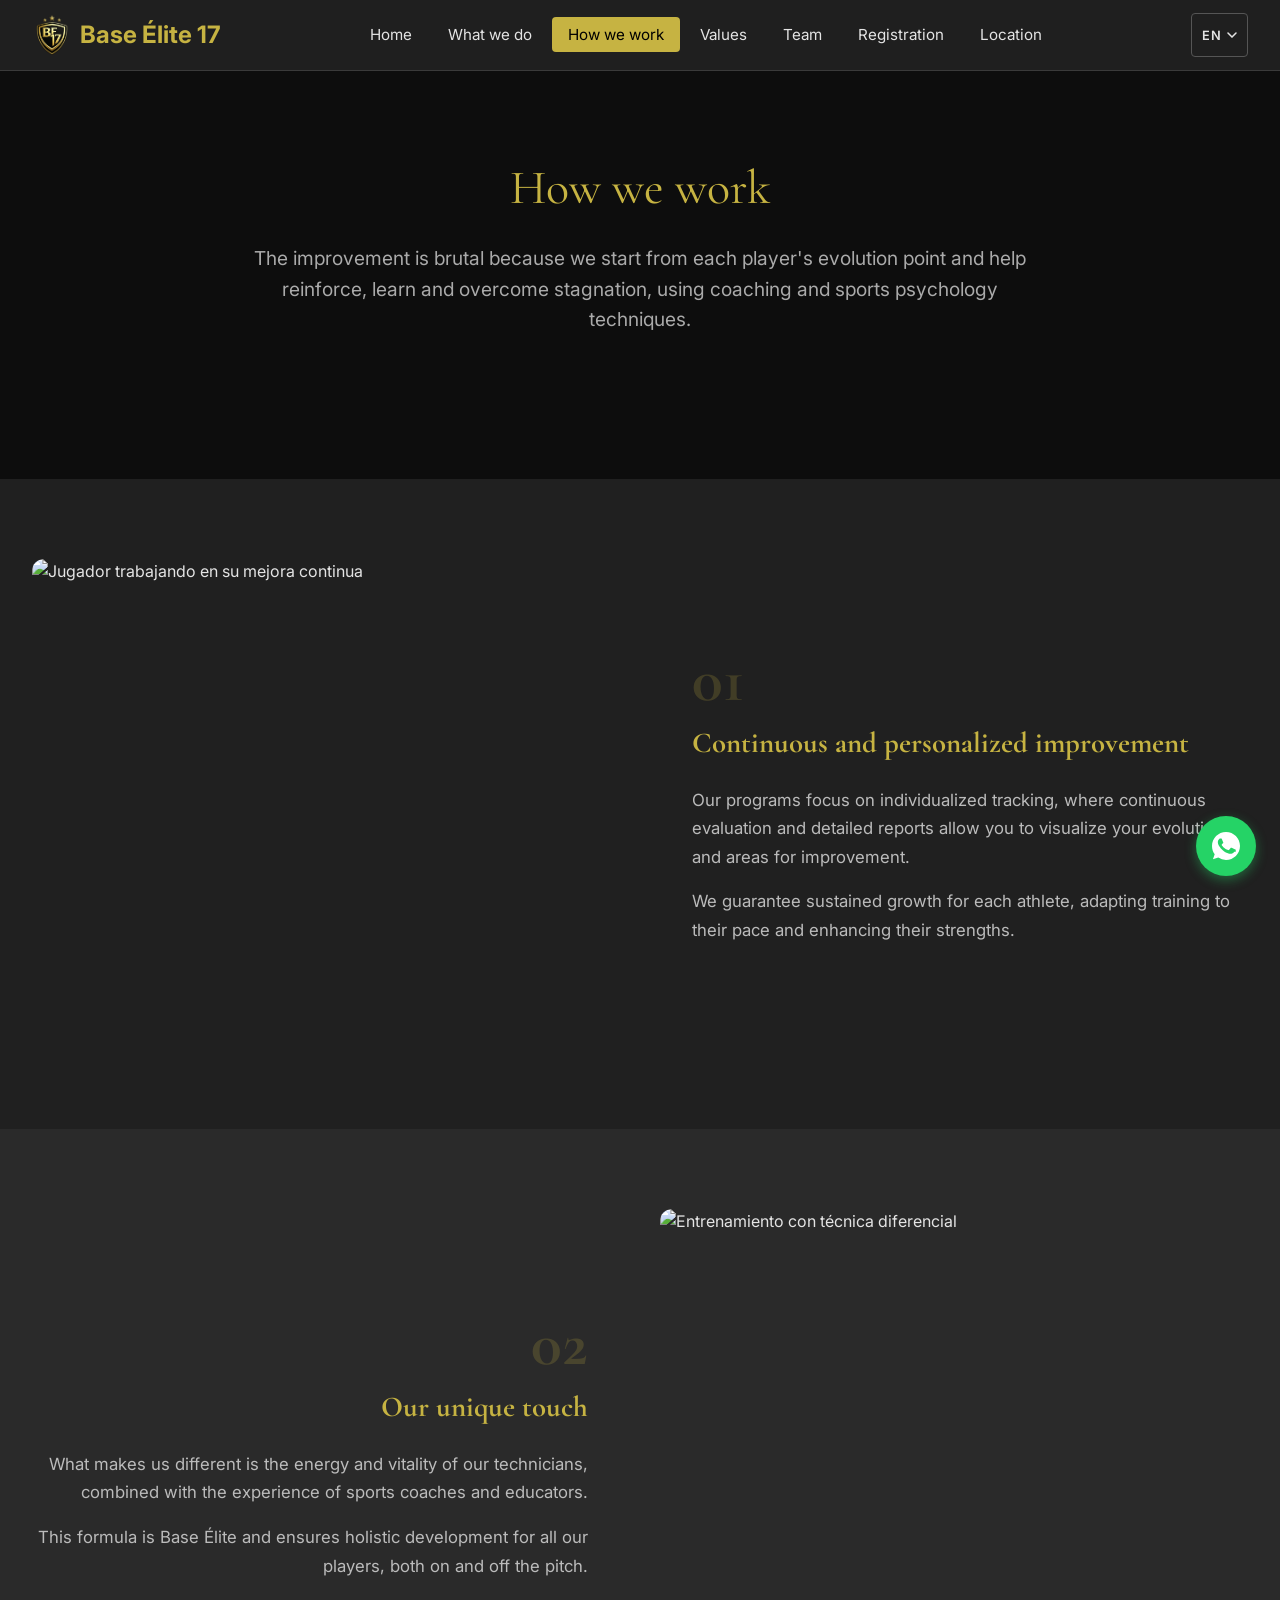
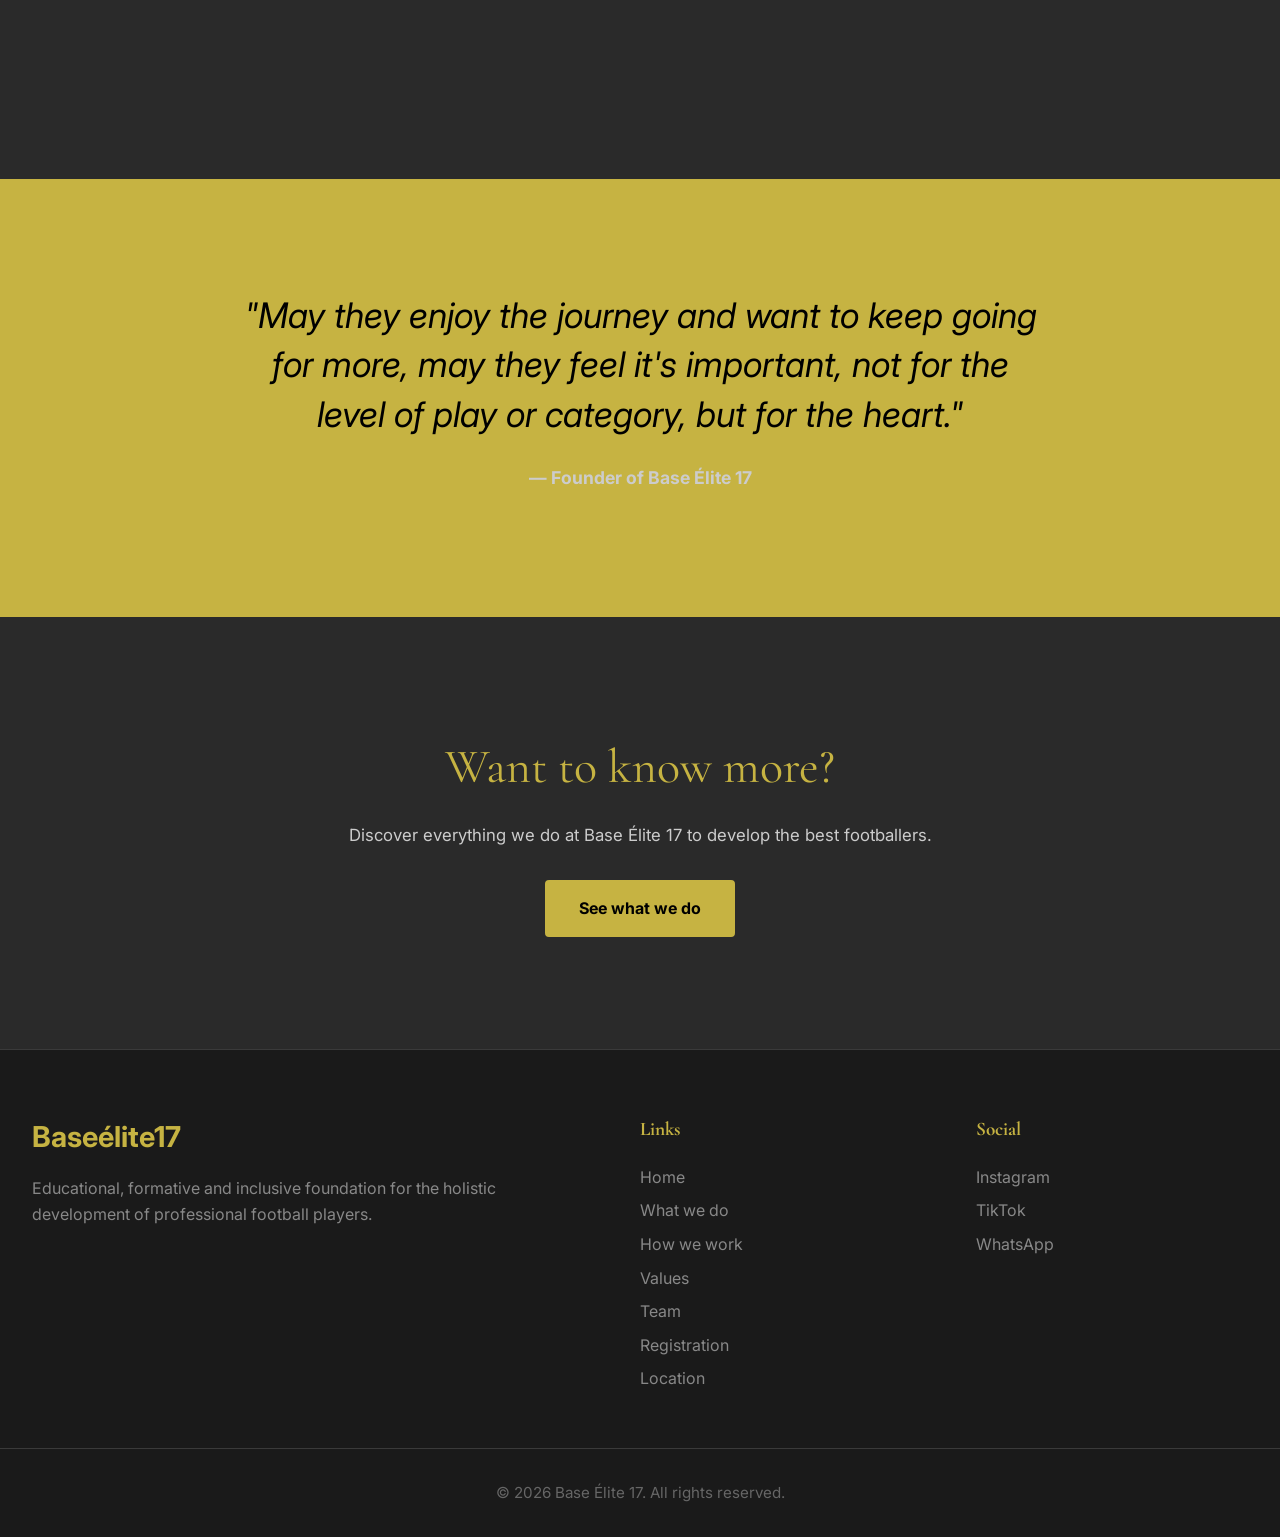
==== commit 24541ef6: "como-trabajamos: header bg toque-unico.jpg, mobile-only bg sections 01+02, remove valores section. F" ====
--- a/como-trabajamos.html
+++ b/como-trabajamos.html
@@ -35,6 +35,7 @@
           <li><a href="index.html" data-i18n="nav.inicio">Inicio</a></li>
           <li><a href="que-hacemos.html" data-i18n="nav.que-hacemos">Qué hacemos</a></li>
           <li><a href="como-trabajamos.html" class="activo" data-i18n="nav.como-trabajamos">Cómo trabajamos</a></li>
+          <li><a href="valores.html" data-i18n="nav.valores">Valores</a></li>
           <li><a href="equipo.html" data-i18n="nav.equipo">Equipo</a></li>
           <li><a href="inscripciones.html" data-i18n="nav.inscripciones">Inscripciones</a></li>
           <li><a href="ubicacion.html" data-i18n="nav.ubicacion">Ubicación</a></li>
@@ -57,14 +58,14 @@
 
   <main id="contenido">
 
-    <section class="pagina-header gris">
+    <section class="pagina-header gris" style="background-image: linear-gradient(rgba(0,0,0,0.7), rgba(0,0,0,0.7)), url('imagenes/toque-unico.jpg'); background-size: cover; background-position: center;">
       <div class="container">
         <h1 class="seccion-titulo" data-i18n="ct.titulo">Cómo trabajamos</h1>
         <p class="seccion-subtitulo" data-i18n="ct.sub">La mejora es brutal porque partimos del punto de evolución en el que se encuentra cada jugador y ayudamos a reforzar, aprender y salir del estancamiento, utilizando técnicas de coaching y psicología deportiva.</p>
       </div>
     </section>
 
-    <section class="resultado-full">
+    <section class="resultado-full bg-mobile-01">
       <div class="container grid-2">
         <div class="resultado-full-img">
           <img src="imagenes/mejora.jpg" alt="Jugador trabajando en su mejora continua" loading="lazy" width="600" height="500">
@@ -78,7 +79,7 @@
       </div>
     </section>
 
-    <section class="resultado-full resultado-full--inverso gris">
+    <section class="resultado-full resultado-full--inverso gris bg-mobile-02">
       <div class="container grid-2">
         <div class="resultado-full-img">
           <img src="imagenes/toque-unico.jpg" alt="Entrenamiento con técnica diferencial" loading="lazy" width="600" height="500">
@@ -88,45 +89,6 @@
           <h3 data-i18n="ct.r2.titulo">Nuestro toque único</h3>
           <p data-i18n="ct.r2.p1">Lo que nos hace diferentes es la energía y vitalidad de nuestros técnicos, combinada con la experiencia de los coaches deportivos y educadores.</p>
           <p data-i18n="ct.r2.p2">Esta fórmula es Base Élite y asegura un desarrollo integral para todos nuestros jugadores y jugadoras, tanto en el campo como fuera de él.</p>
-        </div>
-      </div>
-    </section>
-
-    <section id="valores">
-      <div class="container">
-        <h2 class="seccion-titulo" data-i18n="ct.val.titulo">Nuestros valores</h2>
-        <p class="seccion-subtitulo" data-i18n="ct.val.sub">Tres valores fundamentales que guían cada decisión, cada entrenamiento y cada relación dentro de Base Élite 17.</p>
-
-        <div class="servicios-grid">
-          <div class="servicio-card">
-            <div class="servicio-imagen">
-              <img src="imagenes/3D2.jpg" alt="Unidad" loading="lazy" width="400" height="300">
-            </div>
-            <div class="servicio-info">
-              <h3 data-i18n="ct.val.unidad.titulo">Unidad</h3>
-              <p data-i18n="ct.val.unidad.desc">Creemos en la fuerza del equipo. Cada jugador es una pieza fundamental, y juntos somos capaces de alcanzar metas que individualmente serían imposibles.</p>
-            </div>
-          </div>
-
-          <div class="servicio-card">
-            <div class="servicio-imagen">
-              <img src="imagenes/3D3.jpg" alt="Humildad" loading="lazy" width="400" height="300">
-            </div>
-            <div class="servicio-info">
-              <h3 data-i18n="ct.val.humildad.titulo">Humildad</h3>
-              <p data-i18n="ct.val.humildad.desc">Reconocer nuestros límites es el primer paso para superarlos. Enseñamos a valorar el esfuerzo por encima del resultado.</p>
-            </div>
-          </div>
-
-          <div class="servicio-card">
-            <div class="servicio-imagen">
-              <img src="imagenes/Respeto.jpg" alt="Respeto" loading="lazy" width="400" height="300">
-            </div>
-            <div class="servicio-info">
-              <h3 data-i18n="ct.val.respeto.titulo">Respeto</h3>
-              <p data-i18n="ct.val.respeto.desc">El respeto es la base de todo. Hacia los compañeros, los entrenadores, los árbitros, los rivales y uno mismo.</p>
-            </div>
-          </div>
         </div>
       </div>
     </section>
@@ -162,6 +124,7 @@
           <li><a href="index.html" data-i18n="nav.inicio">Inicio</a></li>
           <li><a href="que-hacemos.html" data-i18n="nav.que-hacemos">Qué hacemos</a></li>
           <li><a href="como-trabajamos.html" data-i18n="nav.como-trabajamos">Cómo trabajamos</a></li>
+          <li><a href="valores.html" data-i18n="nav.valores">Valores</a></li>
           <li><a href="equipo.html" data-i18n="nav.equipo">Equipo</a></li>
           <li><a href="inscripciones.html" data-i18n="nav.inscripciones">Inscripciones</a></li>
           <li><a href="ubicacion.html" data-i18n="nav.ubicacion">Ubicación</a></li>
--- a/index.css
+++ b/index.css
@@ -144,12 +144,13 @@
 }
 
 .hero {
-  height: 100vh;
-  height: 100dvh;
+  min-height: 100vh;
+  min-height: 100dvh;
+  min-height: 100svh;
   display: flex;
   align-items: center;
   justify-content: center;
-  margin-top: 70px;
+  padding-top: 70px;
   background: linear-gradient(rgba(0, 0, 0, 0.7), rgba(0, 0, 0, 0.7)),
               url('https://primary.jwwb.nl/public/v/e/k/temp-rqjnchqaqxjoqqjsdeep/unnamed-standard.webp');
   background-size: cover;
@@ -1091,6 +1092,15 @@
   font-weight: 600;
 }
 
+/* ===== LANDING 2-COL GRID ===== */
+.landing-grid-2 {
+  grid-template-columns: repeat(2, 1fr);
+  max-width: 900px;
+  width: 100%;
+  margin-left: auto;
+  margin-right: auto;
+}
+
 /* ===== RESPONSIVE ===== */
 @media (max-width: 960px) {
   .hero h1 { font-size: 2.8rem; }
@@ -1103,6 +1113,7 @@
   .resultado-full-img img { min-height: 250px; }
   .grid-3 { grid-template-columns: 1fr; }
   .servicios-grid { grid-template-columns: 1fr; }
+  .landing-grid-2 { grid-template-columns: 1fr; }
   .servicio-imagen { height: 250px; }
   .torneos-grid { grid-template-columns: 1fr; }
   .torneos-inclusion { grid-template-columns: 1fr; }
@@ -1121,6 +1132,18 @@
   .staff-card { flex-direction: column; align-items: center; text-align: center; }
   .staff-foto { width: 120px; height: 120px; }
   .staff-tags { justify-content: center; }
+
+  /* Mobile-only backgrounds */
+  .bg-mobile-01 {
+    background-image: linear-gradient(rgba(0,0,0,0.8), rgba(0,0,0,0.8)), url('imagenes/mejora.jpg');
+    background-size: cover;
+    background-position: center;
+  }
+  .bg-mobile-02 {
+    background-image: linear-gradient(rgba(0,0,0,0.8), rgba(0,0,0,0.8)), url('imagenes/desarrollo.jpg');
+    background-size: cover;
+    background-position: center;
+  }
 
   nav ul {
     display: none;
@@ -1188,12 +1211,14 @@
 }
 
 /* ===== TAP TARGETS & TOUCH FIXES ===== */
-.menu-boton {
-  min-width: 44px;
-  min-height: 44px;
-  display: flex;
-  align-items: center;
-  justify-content: center;
+@media (max-width: 960px) {
+  .menu-boton {
+    min-width: 44px;
+    min-height: 44px;
+    display: flex;
+    align-items: center;
+    justify-content: center;
+  }
 }
 
 .lang-btn {
